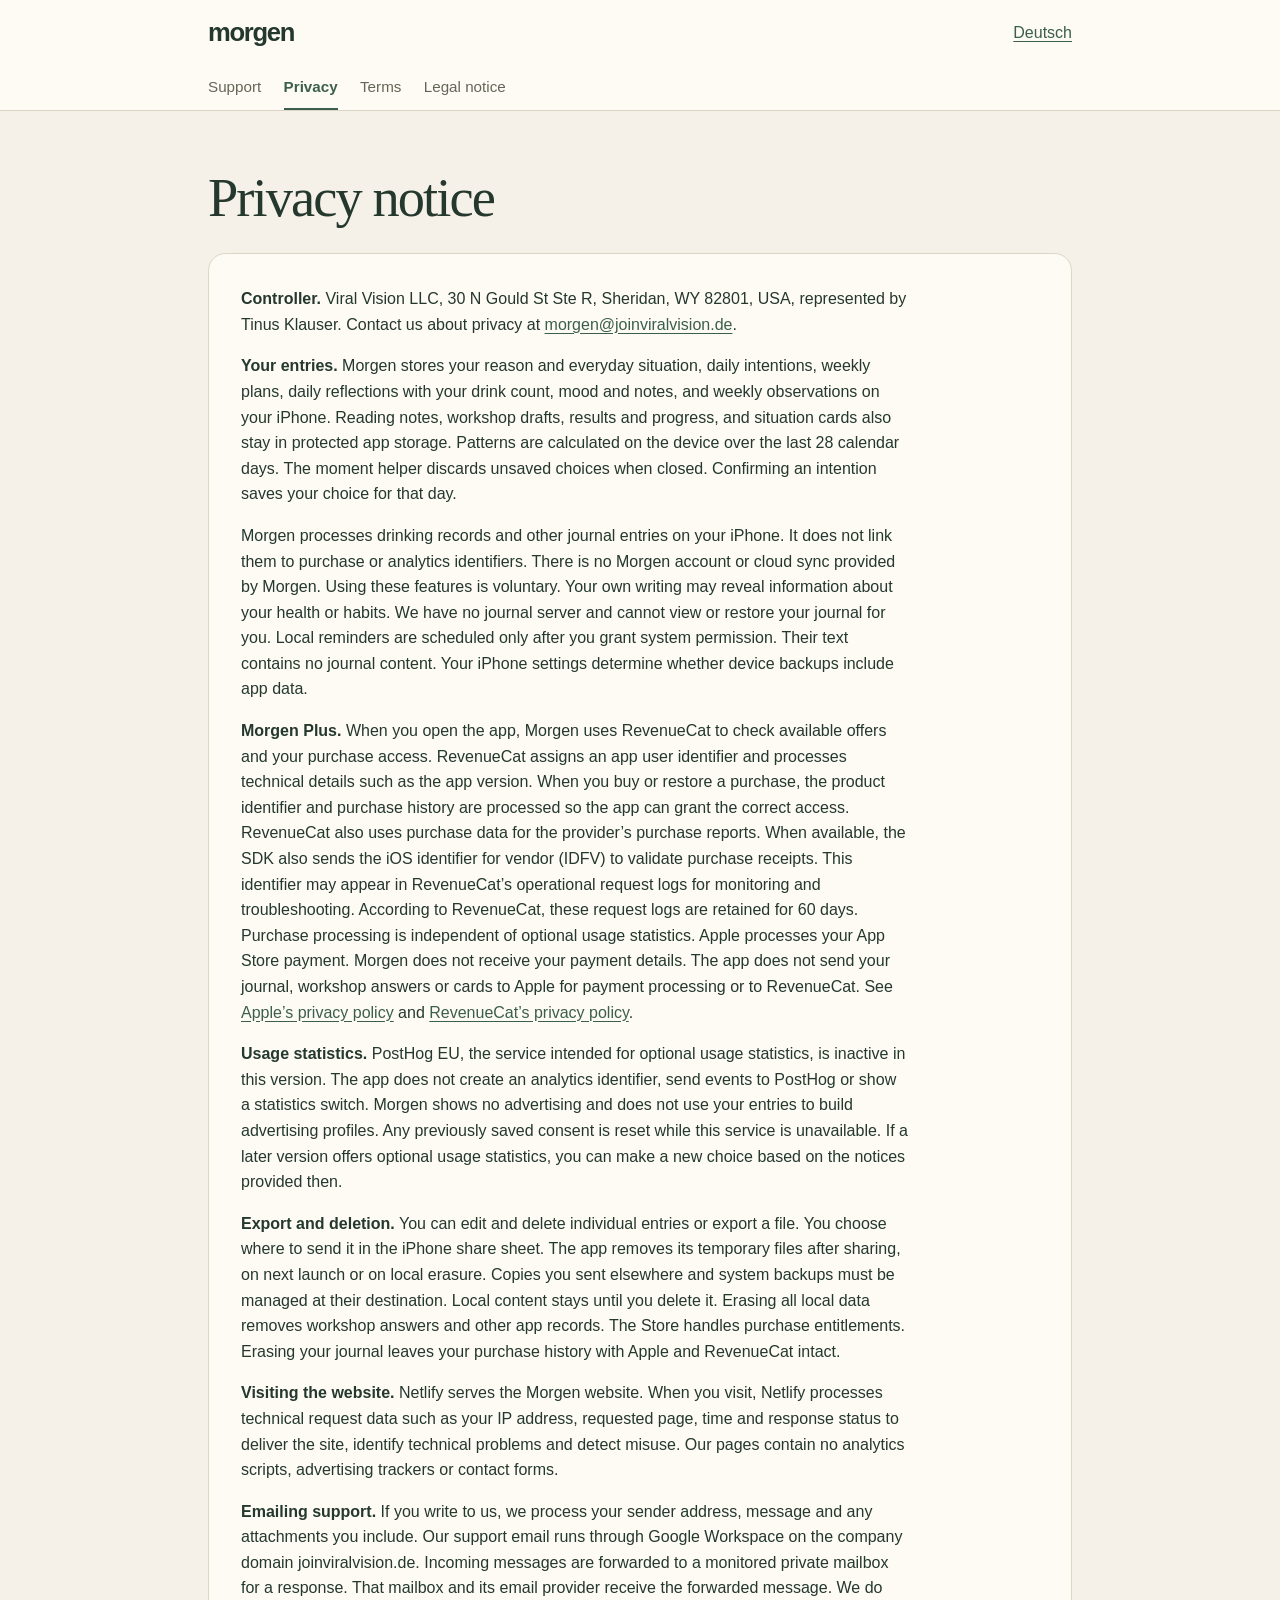
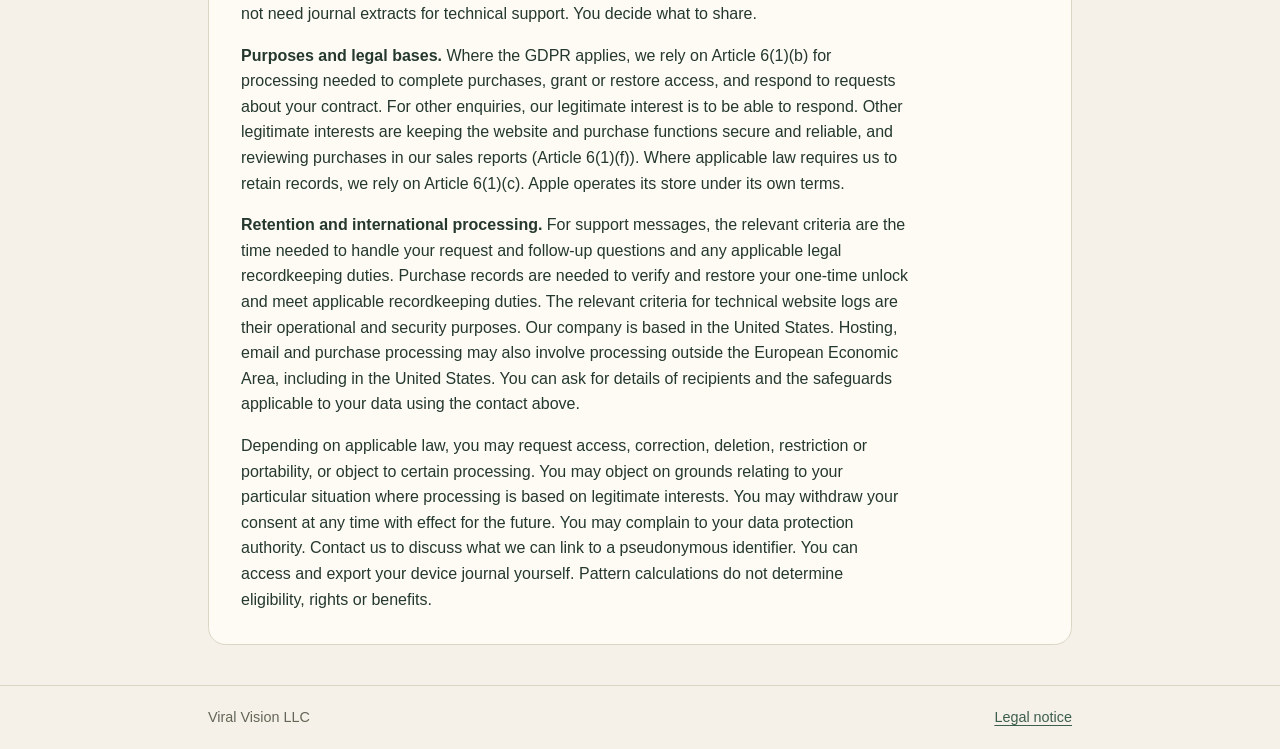
==== en/datenschutz.html @ e3c6db53 "Support- und Rechtsseiten Morgen (DE/EN) Co-Authored-By: Claude Opus 5.5 <noreply@anthropic.com>" ====
<!doctype html>
<html lang="en"><head><meta charset="utf-8"><meta name="viewport" content="width=device-width,initial-scale=1"><meta name="description" content="Privacy notice · Morgen"><title>Privacy notice · Morgen</title><link rel="stylesheet" href="../styles.css?v=c04dd5a429bd"></head>
<body><header class="top"><div class="wrap top-inner"><a class="brand" href="./">morgen</a><a class="lang" lang="de" hreflang="de" href="../datenschutz">Deutsch</a></div><nav class="wrap nav" aria-label="Main navigation"><a href="./">Support</a><a href="datenschutz" aria-current="page">Privacy</a><a href="agb">Terms</a><a href="impressum">Legal notice</a></nav></header>
<main class="wrap"><section class="hero"><h1>Privacy notice</h1></section><article class="legal" aria-label="Privacy notice"><p><strong>Controller.</strong> Viral Vision LLC, 30 N Gould St Ste R, Sheridan, WY 82801, USA, represented by Tinus Klauser. Contact us about privacy at <a href="mailto:morgen@joinviralvision.de">morgen@joinviralvision.de</a>.</p>
<p><strong>Your entries.</strong> Morgen stores your reason and everyday situation, daily intentions, weekly plans, daily reflections with your drink count, mood and notes, and weekly observations on your iPhone. Reading notes, workshop drafts, results and progress, and situation cards also stay in protected app storage. Patterns are calculated on the device over the last 28 calendar days. The moment helper discards unsaved choices when closed. Confirming an intention saves your choice for that day.</p>
<p>Morgen processes drinking records and other journal entries on your iPhone. It does not link them to purchase or analytics identifiers. There is no Morgen account or cloud sync provided by Morgen. Using these features is voluntary. Your own writing may reveal information about your health or habits. We have no journal server and cannot view or restore your journal for you. Local reminders are scheduled only after you grant system permission. Their text contains no journal content. Your iPhone settings determine whether device backups include app data.</p>
<p><strong>Morgen Plus.</strong> When you open the app, Morgen uses RevenueCat to check available offers and your purchase access. RevenueCat assigns an app user identifier and processes technical details such as the app version. When you buy or restore a purchase, the product identifier and purchase history are processed so the app can grant the correct access. RevenueCat also uses purchase data for the provider’s purchase reports. When available, the SDK also sends the iOS identifier for vendor (IDFV) to validate purchase receipts. This identifier may appear in RevenueCat’s operational request logs for monitoring and troubleshooting. According to RevenueCat, these request logs are retained for 60 days. Purchase processing is independent of optional usage statistics. Apple processes your App Store payment. Morgen does not receive your payment details. The app does not send your journal, workshop answers or cards to Apple for payment processing or to RevenueCat. See <a href="https://www.apple.com/legal/privacy/">Apple’s privacy policy</a> and <a href="https://www.revenuecat.com/privacy">RevenueCat’s privacy policy</a>.</p>
<p><strong>Usage statistics.</strong> PostHog EU, the service intended for optional usage statistics, is inactive in this version. The app does not create an analytics identifier, send events to PostHog or show a statistics switch. Morgen shows no advertising and does not use your entries to build advertising profiles. Any previously saved consent is reset while this service is unavailable. If a later version offers optional usage statistics, you can make a new choice based on the notices provided then.</p>
<p><strong>Export and deletion.</strong> You can edit and delete individual entries or export a file. You choose where to send it in the iPhone share sheet. The app removes its temporary files after sharing, on next launch or on local erasure. Copies you sent elsewhere and system backups must be managed at their destination. Local content stays until you delete it. Erasing all local data removes workshop answers and other app records. The Store handles purchase entitlements. Erasing your journal leaves your purchase history with Apple and RevenueCat intact.</p>
<p><strong>Visiting the website.</strong> Netlify serves the Morgen website. When you visit, Netlify processes technical request data such as your IP address, requested page, time and response status to deliver the site, identify technical problems and detect misuse. Our pages contain no analytics scripts, advertising trackers or contact forms.</p>
<p><strong>Emailing support.</strong> If you write to us, we process your sender address, message and any attachments you include. Our support email runs through Google Workspace on the company domain joinviralvision.de. Incoming messages are forwarded to a monitored private mailbox for a response. That mailbox and its email provider receive the forwarded message. We do not need journal extracts for technical support. You decide what to share.</p>
<p><strong>Purposes and legal bases.</strong> Where the GDPR applies, we rely on Article 6(1)(b) for processing needed to complete purchases, grant or restore access, and respond to requests about your contract. For other enquiries, our legitimate interest is to be able to respond. Other legitimate interests are keeping the website and purchase functions secure and reliable, and reviewing purchases in our sales reports (Article 6(1)(f)). Where applicable law requires us to retain records, we rely on Article 6(1)(c). Apple operates its store under its own terms.</p>
<p><strong>Retention and international processing.</strong> For support messages, the relevant criteria are the time needed to handle your request and follow-up questions and any applicable legal recordkeeping duties. Purchase records are needed to verify and restore your one-time unlock and meet applicable recordkeeping duties. The relevant criteria for technical website logs are their operational and security purposes. Our company is based in the United States. Hosting, email and purchase processing may also involve processing outside the European Economic Area, including in the United States. You can ask for details of recipients and the safeguards applicable to your data using the contact above.</p>
<p>Depending on applicable law, you may request access, correction, deletion, restriction or portability, or object to certain processing. You may object on grounds relating to your particular situation where processing is based on legitimate interests. You may withdraw your consent at any time with effect for the future. You may complain to your data protection authority. Contact us to discuss what we can link to a pseudonymous identifier. You can access and export your device journal yourself. Pattern calculations do not determine eligibility, rights or benefits.</p></article></main>
<footer class="footer"><div class="wrap footer-inner"><span>Viral Vision LLC</span><a href="impressum">Legal notice</a></div></footer></body></html>
---- styles.css ----
:root {
  color-scheme: light;
  --ink: #24382e;
  --green: #3b5e4d;
  --muted: #636657;
  --paper: #f6f1e8;
  --surface: #fefbf5;
  --line: #dbd6c4;
  --honey: #ebcf94;
  font: 100%/1.6 -apple-system, BlinkMacSystemFont, "Segoe UI", sans-serif;
  color: var(--ink);
  background: var(--paper);
}
* { box-sizing: border-box; }
body { margin: 0; }
a { color: var(--green); text-underline-offset: .2em; overflow-wrap: anywhere; }
:focus-visible { outline: 3px solid currentColor; outline-offset: 3px; }
.wrap { width: min(54rem, calc(100% - 2.5rem)); margin-inline: auto; }
.top { background: var(--surface); border-bottom: 1px solid var(--line); }
.top-inner, .footer-inner { display: flex; justify-content: space-between; align-items: center; gap: 1rem; }
.top-inner { min-height: 4.1rem; }
.brand { color: var(--ink); font-size: 1.6rem; font-weight: 750; letter-spacing: -.05em; text-decoration: none; }
.lang, .nav a { display: inline-flex; align-items: center; min-height: 44px; }
.nav { display: flex; flex-wrap: wrap; column-gap: 1.4rem; }
.nav a { color: var(--muted); text-decoration: none; font-size: .95rem; }
.nav a[aria-current="page"] { color: var(--green); font-weight: 700; box-shadow: inset 0 -2px currentColor; }
h1, h2, h3 { line-height: 1.15; margin: 0; overflow-wrap: anywhere; }
h1, h2 { font-family: ui-serif, Georgia, serif; font-weight: 500; }
h1 { font-size: clamp(2rem, 5vw, 3.4rem); letter-spacing: -.035em; }
h2 { font-size: clamp(1.5rem, 3vw, 2rem); }
.hero, .landing { padding-top: clamp(2rem, 5vw, 3.5rem); }
.hero { margin-bottom: 1rem; }
.intro { max-width: 62ch; color: var(--muted); margin: .75rem 0 1.7rem; }
.topics, .card, .legal { background: var(--surface); border: 1px solid var(--line); border-radius: 1.1rem; }
.topics { padding-inline: clamp(1rem, 3vw, 1.65rem); }
.topics details + details { border-top: 1px solid var(--line); }
.topics summary { padding: .95rem 0; font-weight: 600; cursor: pointer; }
.topics summary::marker { color: var(--green); }
.topics p { max-width: 68ch; margin: .1rem 0 1.3rem; }
.contact, .legal, .card { padding: clamp(1.15rem, 4vw, 2rem); }
.contact { border-radius: 1.1rem; margin: 1.2rem 0 2.5rem; color: var(--surface); background: var(--ink); }
.contact p { max-width: 60ch; }
.contact .address { margin-bottom: 0; overflow-wrap: anywhere; }
.pill { display: inline-block; max-width: 100%; min-height: 44px; padding: .65rem 1rem; border-radius: .75rem; background: var(--honey); color: var(--ink); font-weight: 650; text-decoration: none; }
.contact .pill:focus-visible { outline-color: var(--honey); }
.legal { margin: 1.5rem 0 2.5rem; }
.legal p, .legal li { max-width: 75ch; overflow-wrap: anywhere; }
.legal p:first-child { margin-top: 0; }
.legal p:last-child { margin-bottom: 0; }
.legal ol, .legal ul { padding-inline-start: 1.5rem; }
.legal li + li { margin-top: .5rem; }
.footer { border-top: 1px solid var(--line); color: var(--muted); font-size: .9rem; padding: 1.25rem 0; }
.choice { display: grid; grid-template-columns: repeat(auto-fit, minmax(min(100%, 15rem), 1fr)); gap: 1rem; margin: 1.5rem 0; }
@media (max-width: 35rem) {
  .wrap { width: calc(100% - 2rem); }
  .nav { column-gap: 1rem; }
}
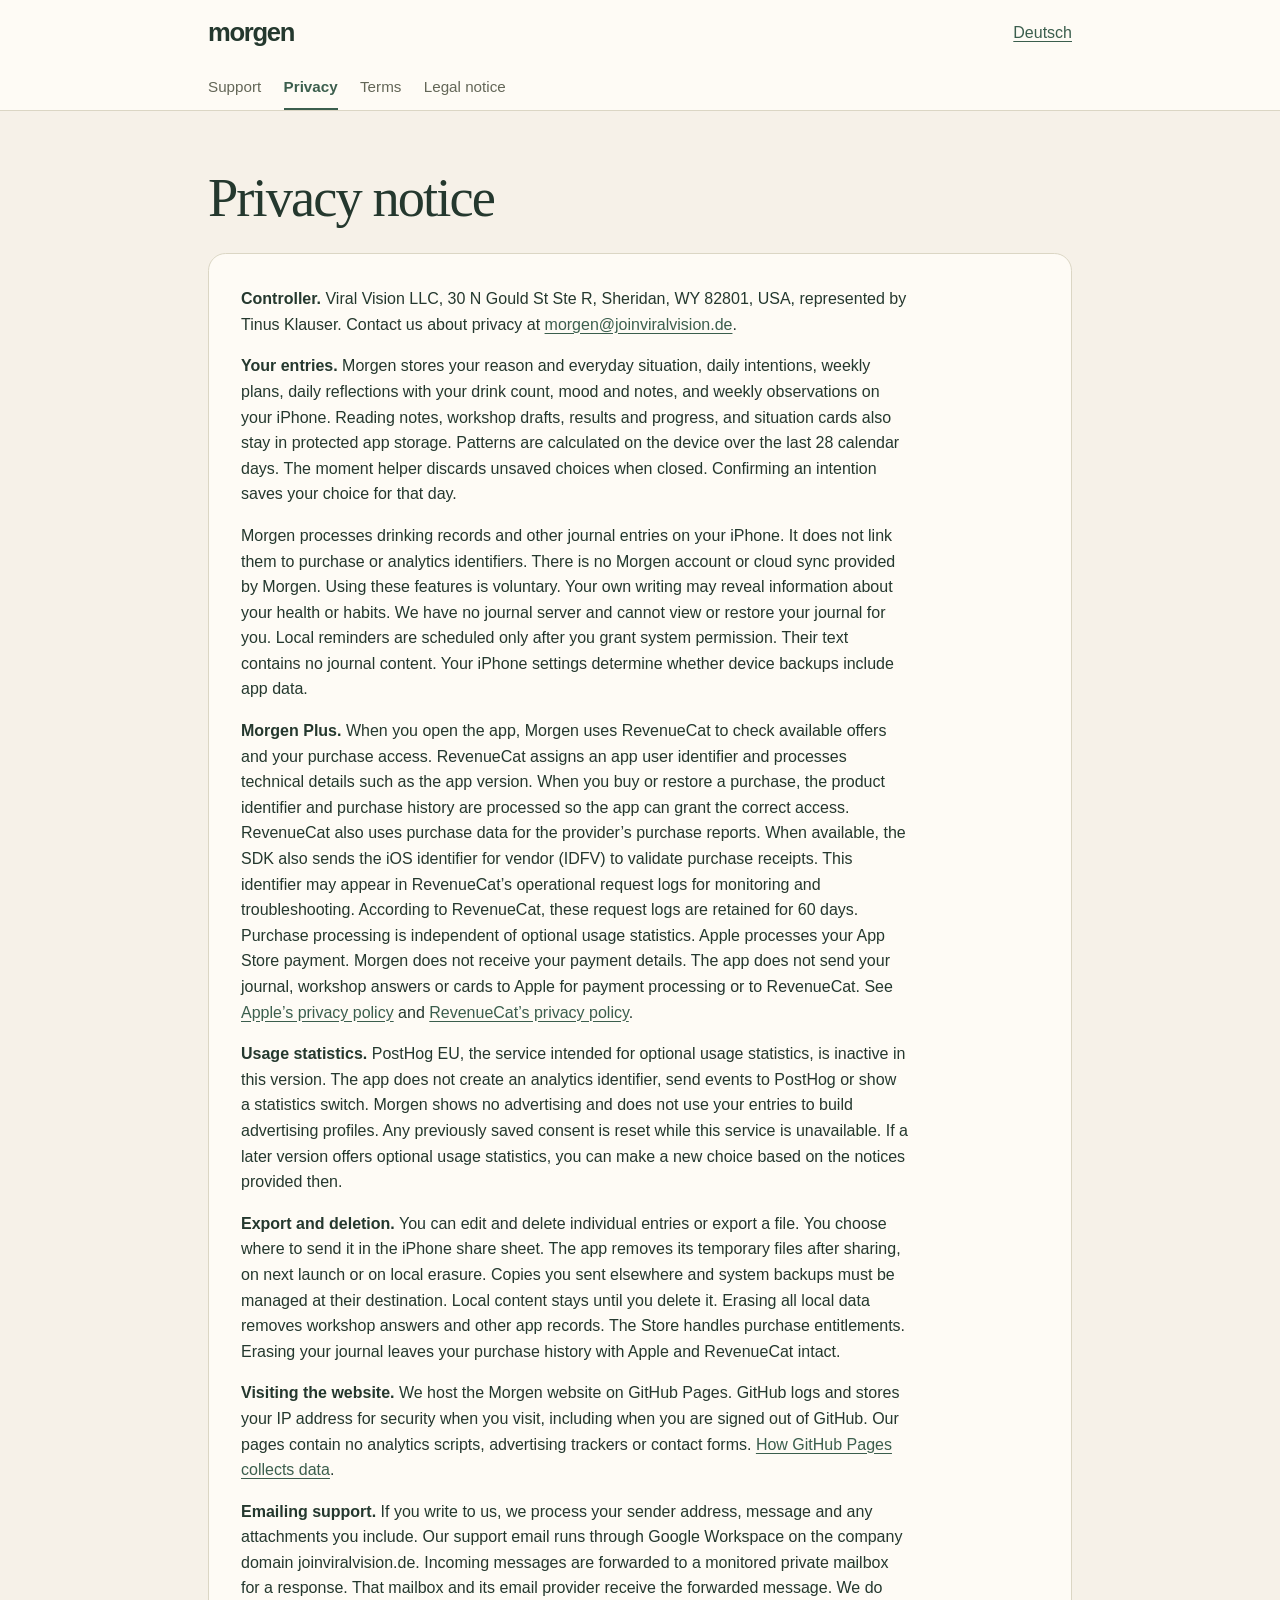
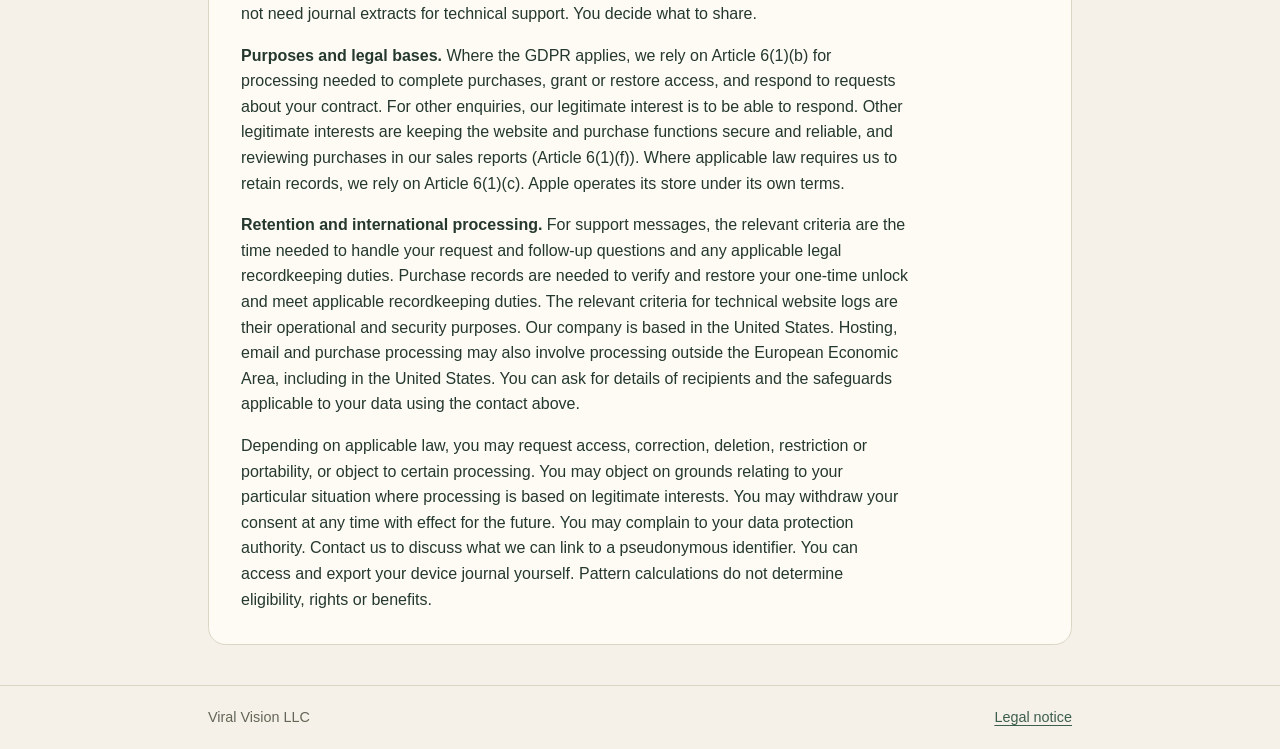
==== commit 0bbc3d6c: "GitHub Pages als Hostinganbieter in beiden Datenschutzerklärungen nennen" ====
--- a/en/datenschutz.html
+++ b/en/datenschutz.html
@@ -7,7 +7,7 @@
 <p><strong>Morgen Plus.</strong> When you open the app, Morgen uses RevenueCat to check available offers and your purchase access. RevenueCat assigns an app user identifier and processes technical details such as the app version. When you buy or restore a purchase, the product identifier and purchase history are processed so the app can grant the correct access. RevenueCat also uses purchase data for the provider’s purchase reports. When available, the SDK also sends the iOS identifier for vendor (IDFV) to validate purchase receipts. This identifier may appear in RevenueCat’s operational request logs for monitoring and troubleshooting. According to RevenueCat, these request logs are retained for 60 days. Purchase processing is independent of optional usage statistics. Apple processes your App Store payment. Morgen does not receive your payment details. The app does not send your journal, workshop answers or cards to Apple for payment processing or to RevenueCat. See <a href="https://www.apple.com/legal/privacy/">Apple’s privacy policy</a> and <a href="https://www.revenuecat.com/privacy">RevenueCat’s privacy policy</a>.</p>
 <p><strong>Usage statistics.</strong> PostHog EU, the service intended for optional usage statistics, is inactive in this version. The app does not create an analytics identifier, send events to PostHog or show a statistics switch. Morgen shows no advertising and does not use your entries to build advertising profiles. Any previously saved consent is reset while this service is unavailable. If a later version offers optional usage statistics, you can make a new choice based on the notices provided then.</p>
 <p><strong>Export and deletion.</strong> You can edit and delete individual entries or export a file. You choose where to send it in the iPhone share sheet. The app removes its temporary files after sharing, on next launch or on local erasure. Copies you sent elsewhere and system backups must be managed at their destination. Local content stays until you delete it. Erasing all local data removes workshop answers and other app records. The Store handles purchase entitlements. Erasing your journal leaves your purchase history with Apple and RevenueCat intact.</p>
-<p><strong>Visiting the website.</strong> Netlify serves the Morgen website. When you visit, Netlify processes technical request data such as your IP address, requested page, time and response status to deliver the site, identify technical problems and detect misuse. Our pages contain no analytics scripts, advertising trackers or contact forms.</p>
+<p><strong>Visiting the website.</strong> We host the Morgen website on GitHub Pages. GitHub logs and stores your IP address for security when you visit, including when you are signed out of GitHub. Our pages contain no analytics scripts, advertising trackers or contact forms. <a href="https://docs.github.com/en/pages/getting-started-with-github-pages/what-is-github-pages#data-collection">How GitHub Pages collects data</a>.</p>
 <p><strong>Emailing support.</strong> If you write to us, we process your sender address, message and any attachments you include. Our support email runs through Google Workspace on the company domain joinviralvision.de. Incoming messages are forwarded to a monitored private mailbox for a response. That mailbox and its email provider receive the forwarded message. We do not need journal extracts for technical support. You decide what to share.</p>
 <p><strong>Purposes and legal bases.</strong> Where the GDPR applies, we rely on Article 6(1)(b) for processing needed to complete purchases, grant or restore access, and respond to requests about your contract. For other enquiries, our legitimate interest is to be able to respond. Other legitimate interests are keeping the website and purchase functions secure and reliable, and reviewing purchases in our sales reports (Article 6(1)(f)). Where applicable law requires us to retain records, we rely on Article 6(1)(c). Apple operates its store under its own terms.</p>
 <p><strong>Retention and international processing.</strong> For support messages, the relevant criteria are the time needed to handle your request and follow-up questions and any applicable legal recordkeeping duties. Purchase records are needed to verify and restore your one-time unlock and meet applicable recordkeeping duties. The relevant criteria for technical website logs are their operational and security purposes. Our company is based in the United States. Hosting, email and purchase processing may also involve processing outside the European Economic Area, including in the United States. You can ask for details of recipients and the safeguards applicable to your data using the contact above.</p>
